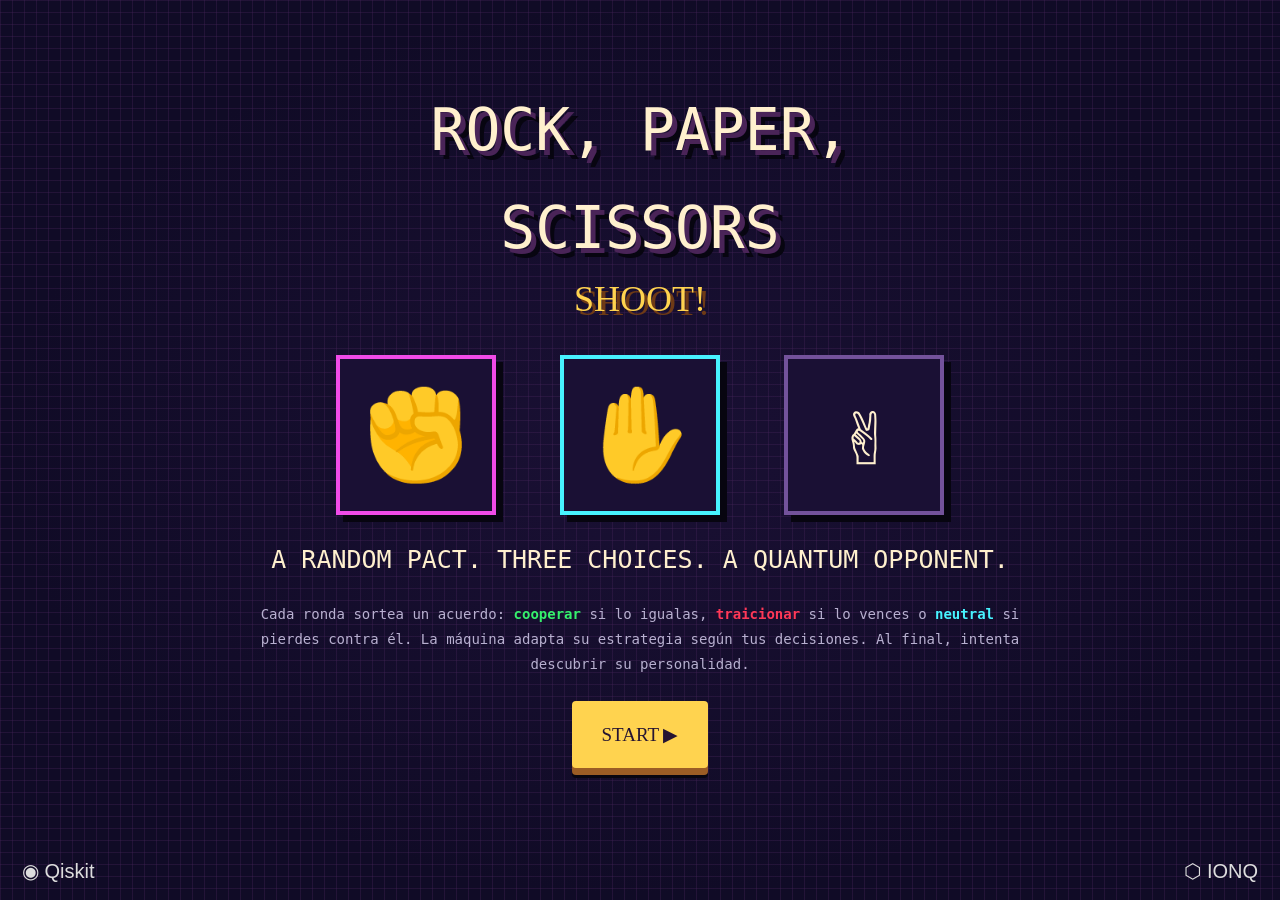
==== quantum_arcade.html @ 9edee817 "Versión 1.0" ====
<!doctype html>
<html lang="es">

<head>
  <meta charset="utf-8">
  <meta name="viewport" content="width=device-width,initial-scale=1">
  <title>Quantum Arcade</title>
  <style>
    :root {
      --bg: #100b26;
      --cream: #fff0ce;
      --pink: #f04be8;
      --cyan: #47f3ff;
      --yellow: #ffd34f;
      --green: #35f16c;
      --red: #ff3857
    }

    * {
      box-sizing: border-box
    }

    body {
      margin: 0;
      background: #100b26;
      color: var(--cream);
      font-family: 'Share Tech Mono', monospace;
      background-image: linear-gradient(90deg, #48265c55 1px, transparent 1px), linear-gradient(#48265c55 1px, transparent 1px), radial-gradient(ellipse, #1a1034 0, #100b26 70%);
      background-size: 12px 12px, 12px 12px, auto
    }

    button {
      cursor: pointer;
      font: inherit
    }

    button:focus-visible {
      outline: 3px solid white
    }

    h1,
    h2,
    .pixel {
      font-family: 'Press Start 2P', monospace;
      line-height: 1.7;
      font-weight: 400
    }

    .screen {
      display: none;
      min-height: 100vh;
      position: relative;
      padding: 24px
    }

    .screen.active {
      display: flex
    }

    #intro,
    #ending {
      align-items: center;
      justify-content: center;
      text-align: center;
      flex-direction: column
    }

    #intro {
      padding-bottom: 75px
    }

    .title {
      font-size: clamp(24px, 5.5vw, 58px);
      text-shadow: 5px 5px #4a2458, 9px 9px #070510;
      margin: 0
    }

    .shoot {
      font: clamp(22px, 3vw, 36px) 'Press Start 2P';
      color: var(--yellow);
      text-shadow: 4px 4px #6e3a16;
      margin: 0 0 35px
    }

    .cards {
      display: flex;
      gap: clamp(14px, 5vw, 68px);
      justify-content: center;
      margin-bottom: 30px
    }

    .iconcard {
      width: clamp(100px, 13vw, 160px);
      aspect-ratio: 1;
      border: 4px solid var(--pink);
      box-shadow: 7px 7px #070510;
      background: #1a1034;
      display: grid;
      place-items: center;
      font-size: clamp(55px, 7vw, 88px)
    }

    .iconcard:nth-child(2) {
      border-color: var(--cyan)
    }

    .iconcard:nth-child(3) {
      border-color: #73529b
    }

    .sub {
      font-size: clamp(16px, 2.2vw, 25px);
      margin: 12px 0 28px
    }

    .arcade {
      font: clamp(13px, 1.7vw, 19px) 'Press Start 2P';
      padding: 22px 30px;
      border: 0;
      border-radius: 4px;
      background: var(--yellow);
      color: #251432;
      box-shadow: 0 7px #9b5d25, 0 10px #070510
    }

    .arcade:active {
      transform: translateY(5px);
      box-shadow: 0 2px #9b5d25
    }

    .sponsors {
      position: absolute;
      bottom: 17px;
      left: 22px;
      right: 22px;
      display: flex;
      justify-content: space-between;
      font: 20px Arial;
      color: #ddd
    }

    #game {
      flex-direction: column;
      gap: 18px;
      background: #100b26dd
    }

    .head {
      display: grid;
      grid-template-columns: 1fr auto 1fr;
      align-items: center;
      gap: 16px
    }

    .player {
      border: 3px solid var(--pink);
      padding: 8px 12px;
      display: flex;
      gap: 12px;
      align-items: center;
      box-shadow: 0 0 15px #f04be833
    }

    .player.bot {
      border-color: var(--cyan);
      justify-content: flex-end;
      text-align: right;
      box-shadow: 0 0 15px #47f3ff33
    }

    .avatar {
      width: 52px;
      height: 52px;
      display: grid;
      place-items: center;
      font-size: 31px;
      background: #251344;
      border: 2px solid currentColor
    }

    .player strong {
      font: clamp(9px, 1vw, 14px) 'Press Start 2P';
      color: var(--pink);
      line-height: 1.8
    }

    .bot strong {
      color: var(--cyan)
    }

    .score {
      font-size: 18px
    }

    .game-title {
      font-size: clamp(12px, 2.2vw, 27px);
      text-align: center;
      white-space: nowrap;
      text-shadow: 3px 3px #632c8a;
      margin: 0
    }

    .grid {
      display: grid;
      grid-template-columns: 1.08fr .9fr 1.08fr;
      gap: 18px
    }

    .section {
      font: clamp(9px, 1.1vw, 14px) 'Press Start 2P';
      margin: 0 0 10px;
      line-height: 1.8
    }

    .cyan {
      color: var(--cyan)
    }

    .pink {
      color: var(--pink)
    }

    .frame {
      height: 330px;
      border: 2px solid var(--cyan);
      padding: 12px;
      background: #1a1034e8
    }

    .playerframe {
      border-color: var(--pink);
      display: grid;
      grid-template-columns: 64px 1fr 75px;
      gap: 8px;
      align-items: center
    }

    .moves {
      display: grid;
      gap: 9px
    }

    .move {
      width: 58px;
      height: 58px;
      background: #10102b;
      border: 2px solid var(--cyan);
      color: white;
      font-size: 32px;
      box-shadow: 0 0 9px #47f3ff44
    }

    .move.selected,
    .move:hover {
      outline: 2px solid var(--pink);
      background: #35204f
    }

    .move-label {
      text-align: center;
      font-size: 13px
    }

    .character {
      text-align: center;
      font-size: clamp(60px, 7vw, 100px);
      filter: drop-shadow(4px 4px #6a347b)
    }

    .prob {
      text-align: center;
      font-size: 13px;
      line-height: 1.5
    }

    .pct {
      font-size: 21px;
      margin-top: 6px
    }

    .playerstatus {
      grid-column: 1/4;
      text-align: center;
      font: 12px 'Press Start 2P';
      line-height: 1.8
    }

    .playerstatus span {
      display: block;
      color: var(--pink)
    }

    .botframe {
      display: flex;
      flex-direction: column;
      justify-content: center;
      align-items: center;
      text-align: center
    }

    .robot {
      font-size: clamp(85px, 10vw, 135px);
      filter: drop-shadow(0 0 15px #47f3ff66)
    }

    .botname {
      font: clamp(10px, 1.2vw, 15px) 'Press Start 2P';
      margin-top: 8px
    }

    .botstate {
      color: var(--cyan);
      margin-top: 8px;
      font-size: 15px
    }

    .historyframe {
      height: 330px;
      border: 2px solid var(--pink);
      background: #1a1034e8;
      overflow: auto;
      padding: 6px
    }

    .historytable {
      width: 100%;
      border-collapse: collapse;
      font-size: clamp(11px, .95vw, 14px)
    }

    .historytable th {
      text-align: left;
      font-weight: normal;
      border-bottom: 1px solid #6c357a;
      padding: 8px 3px
    }

    .historytable td {
      padding: 10px 3px;
      border-bottom: 1px solid #38204e;
      white-space: nowrap
    }

    .won {
      color: var(--cyan)
    }

    .lost {
      color: var(--pink)
    }

    .draw {
      color: var(--yellow)
    }

    .statsframe {
      border: 2px solid var(--cyan);
      padding: 13px 17px;
      max-width: 800px;
      background: #1a1034e8
    }

    .statsheading {
      font-size: 15px;
      margin-bottom: 10px
    }

    .dots {
      display: flex;
      gap: 9px;
      flex-wrap: wrap;
      margin: 8px 0
    }

    .dot {
      width: 16px;
      height: 16px;
      background: #50305f
    }

    .dot.win {
      background: var(--green);
      box-shadow: 0 0 7px #35f16c66
    }

    .dot.loss {
      background: var(--red);
      box-shadow: 0 0 7px #ff385766
    }

    .dot.tie {
      background: var(--yellow)
    }

    .bottom {
      display: flex;
      justify-content: space-between;
      align-items: center;
      gap: 12px;
      flex-wrap: wrap
    }

    .bottom .arcade {
      font-size: 11px;
      padding: 15px 17px
    }

    .hint {
      color: #b8b0d0
    }

    .endtitle {
      font-size: clamp(21px, 4.8vw, 52px);
      text-shadow: 5px 5px #4a2458, 8px 8px #070510
    }

    .endscore {
      color: var(--cyan);
      font-size: 19px;
      line-height: 2
    }

    @media(max-width:950px) {
      .grid {
        grid-template-columns: 1fr 1fr
      }

      .historypanel {
        grid-column: 1/-1
      }

      .historyframe {
        height: 230px
      }

      .head {
        grid-template-columns: 1fr auto 1fr
      }

      .avatar {
        width: 40px;
        height: 40px;
        font-size: 25px
      }

      .player {
        padding: 6px
      }

      .score {
        font-size: 14px
      }
    }

    @media(max-width:620px) {
      .screen {
        padding: 12px
      }

      .head {
        grid-template-columns: 1fr 1fr
      }

      .game-title {
        grid-column: 1/-1;
        grid-row: 1
      }

      .player {
        grid-row: 2
      }

      .grid {
        grid-template-columns: 1fr
      }

      .historypanel {
        grid-column: auto
      }

      .frame {
        height: 300px
      }

      .historyframe {
        height: 230px
      }

      .character {
        font-size: 70px
      }

      .robot {
        font-size: 95px
      }

      .sponsors {
        font-size: 14px
      }

      .dot {
        width: 13px;
        height: 13px
      }

      .dots {
        gap: 6px
      }
    }
  </style>
</head>

<body>
  <section id="intro" class="screen active">
    <div>
      <h1 class="title">ROCK, PAPER,<br>SCISSORS</h1>
      <div class="shoot">SHOOT!</div>
      <div class="cards">
        <div class="iconcard">✊</div>
        <div class="iconcard">✋</div>
        <div class="iconcard">✌</div>
      </div>
      <p class="sub">Make your move, test your luck</p><button class="arcade" id="start">START ▶</button>
    </div>
    <div class="sponsors"><span>◉ Qiskit</span><span>⬡ IONQ</span></div>
  </section>
  <section id="game" class="screen">
    <header class="head">
      <div class="player">
        <div class="avatar">🧑🏻‍🚀</div>
        <div><strong>PLAYER 1</strong>
          <div class="score">Score: <b id="ps">0</b></div>
        </div>
      </div>
      <h1 class="game-title">QUANTUM ARCADE</h1>
      <div class="player bot">
        <div><strong>Q-BOT</strong>
          <div class="score">Score: <b id="bs">0</b></div>
        </div>
        <div class="avatar">🤖</div>
      </div>
    </header>
    <div class="grid">
      <section>
        <h2 class="section"><span class="cyan">01A /</span> PLAYER 1 CHARACTER</h2>
        <div class="frame playerframe">
          <div class="moves">
            <div><button class="move" data-m="rock">✊</button>
              <div class="move-label">ROCK</div>
            </div>
            <div><button class="move" data-m="paper">✋</button>
              <div class="move-label">PAPER</div>
            </div>
            <div><button class="move" data-m="scissors">✌</button>
              <div class="move-label">SCISSORS</div>
            </div>
          </div>
          <div class="character">🧑🏻‍🚀</div>
          <div class="prob">
            <div class="cyan" style="font-size:24px">％</div>QUANTUM<br>PROBABILITY<div class="pct" id="pr">33%</div>
            <div class="pct" id="pp">33%</div>
            <div class="pct" id="pt">33%</div>
          </div>
          <div class="playerstatus">PLAYER 1<span id="state">READY</span></div>
        </div>
      </section>
      <section>
        <h2 class="section"><span class="cyan">01B /</span> Q-BOT OPPONENT</h2>
        <div class="frame botframe">
          <div class="robot">🤖</div>
          <div class="botname">Q-BOT 3000</div>
          <div class="botstate" id="botstate">ACTIVE / THINKING</div>
        </div>
      </section>
      <section class="historypanel">
        <h2 class="section"><span class="pink">04 /</span> ROUND HISTORY</h2>
        <div class="historyframe">
          <table class="historytable">
            <thead>
              <tr>
                <th>ROUND</th>
                <th>YOU vs Q-BOT</th>
                <th>RESULT</th>
              </tr>
            </thead>
            <tbody id="hist"></tbody>
          </table>
        </div>
      </section>
    </div>
    <section>
      <h2 class="section">STATS</h2>
      <div class="statsframe">
        <div class="statsheading">RECENT PERFORMANCE:</div>
        <div class="dots" id="pdots"></div>
        <div class="dots" id="bdots"></div>
      </div>
    </section>
    <div class="bottom">
      <div class="hint" id="roundlabel">ROUND 1 / 15 — Choose your move</div>
      <div><button class="arcade" id="cameraToggle" style="font-size:10px;padding:12px 14px">CAMERA: OFF</button>
        <button class="arcade" id="end">END GAME ▸</button></div>
    </div>
    <div id="integrationPanel"
      style="border:1px solid #49305f;background:#160d30;padding:12px;margin-top:2px;font-size:13px">
      <b style="color:var(--cyan)">INTEGRATION STATUS</b>
      <span id="integrationStatus">Gesture model: not connected · Qiskit backend: demo mode</span>
      <video id="gestureVideo" autoplay playsinline muted
        style="display:none;width:180px;max-width:100%;margin-top:10px;border:1px solid var(--cyan)"></video>
      <div style="margin-top:6px;color:#b8b0d0"></div>
    </div>
  </section>
  <section id="ending" class="screen">
    <h1 class="endtitle" id="endtitle">CONGRATULATIONS!<br>YOU WIN!</h1>
    <div class="endscore" id="endscore"></div><button class="arcade" id="restart">RESTART ▶</button>
  </section>
  <script>
    /*
     * QUANTUM ARCADE — PUNTOS DE INTEGRACIÓN
     * 1) Cámara + modelo de gestos.
     * 2) Backend de Qiskit.
     * 3) Reglas/estrategia del hackathon.
     * 4) Interfaz: actualiza marcador, historial y Recent Performance.
     */
    (() => {
      "use strict";
      const CONFIG = {
        TOTAL_ROUNDS: 15,
        // UNIR- Completar
        QUANTUM_API_URL: "",
        // UNIR- Completar
        GESTURE_API_URL: "",

        USE_DEMO_OPPONENT: true
      };

      const MOVES = {
        rock: { label: "ROCK", emoji: "✊", oneHot: "100" },
        paper: { label: "PAPER", emoji: "✋", oneHot: "010" },
        scissors: { label: "SCISSORS", emoji: "✌", oneHot: "001" }
      };
      const ORDER = ["rock", "paper", "scissors"];
      let round = 0, playerScore = 0, botScore = 0;
      let history = [], playerRecent = [], botRecent = [], previousPlayerMoves = [];
      let cameraStream = null, gestureTimer = null, lastDetectedGesture = null;
      const $ = id => document.getElementById(id);
      let roundAudioContext = null;

      function desbloquearAudioRonda() {
        const AudioContextClass =
          window.AudioContext || window.webkitAudioContext;

        if (!AudioContextClass) return;

        if (!roundAudioContext) {
          roundAudioContext = new AudioContextClass();
        }

        if (roundAudioContext.state === "suspended") {
          roundAudioContext.resume().catch(() => {});
        }
      }

      function sonidoRonda() {
        desbloquearAudioRonda();

        const ctx = roundAudioContext;
        if (!ctx || ctx.state !== "running") return;

        const ahora = ctx.currentTime;
        const tono = ctx.createOscillator();
        const volumen = ctx.createGain();

        // Sonido breve de estilo arcade.
        tono.type = "square";
        tono.frequency.setValueAtTime(740, ahora);
        tono.frequency.exponentialRampToValueAtTime(
          520, ahora + 0.085
        );

        volumen.gain.setValueAtTime(0.0001, ahora);
        volumen.gain.exponentialRampToValueAtTime(
          0.045, ahora + 0.008
        );
        volumen.gain.exponentialRampToValueAtTime(
          0.0001, ahora + 0.11
        );

        tono.connect(volumen);
        volumen.connect(ctx.destination);

        tono.start(ahora);
        tono.stop(ahora + 0.12);
      }
      function showScreen(id) {
        document.querySelectorAll(".screen").forEach(s => s.classList.remove("active"));
        $(id).classList.add("active");
        window.scrollTo(0, 0);
      }

      // ===================== 1: MODELO DE GESTOS =====================
      // Solo abre la cámara. 
      function decodeOneHot(value) {
        const normalized = String(value).replace(/[^01]/g, "");
        if (normalized === "100") return "rock";
        if (normalized === "010") return "paper";
        if (normalized === "001") return "scissors";
        return null;
      }

      async function startGestureRecognition() {
        /*
         * INSERTAR AQUÍ la inicialización del modelo 
         */
        if (!navigator.mediaDevices?.getUserMedia) {
          setIntegrationStatus("Este navegador no permite cámara aquí. Usa localhost o HTTPS.");
          return;
        }
        try {
          cameraStream = await navigator.mediaDevices.getUserMedia({ video: { facingMode: "user" }, audio: false });
          $("gestureVideo").srcObject = cameraStream;
          $("gestureVideo").style.display = "block";
          $("cameraToggle").textContent = "CAMERA: ON";
          setIntegrationStatus("Cámara activa; reconocimiento de gestos pendiente.");
          // TODO [COMPAÑERO VISIÓN]: iniciar aquí con $("gestureVideo").
        } catch (error) {
          setIntegrationStatus("No se pudo abrir la cámara: " + (error.message || "permiso denegado"));
        }
      }

      function onGestureDetected(gesture) {
        // Punto de entrada para el módulo de visión.
        const move = MOVES[gesture] ? gesture : decodeOneHot(gesture);
        if (!move || move === lastDetectedGesture) return;
        lastDetectedGesture = move;
        play(move, "camera");
        // que la mano volvió a una posición neutral y pueda aceptar otro gesto.
      }
      function rearmGestureInput() { lastDetectedGesture = null; }

      function stopGestureRecognition() {
        if (gestureTimer) { clearInterval(gestureTimer); gestureTimer = null; }
        if (cameraStream) cameraStream.getTracks().forEach(track => track.stop());
        cameraStream = null;
        $("gestureVideo").srcObject = null;
        $("gestureVideo").style.display = "none";
        $("cameraToggle").textContent = "CAMERA: OFF";
        setIntegrationStatus("Cámara apagada.");
        rearmGestureInput();
      }

      // ===================== 2: BACKEND QISKIT =====================

      async function requestQuantumMove(playerMove) {
        if (CONFIG.USE_DEMO_OPPONENT || !CONFIG.QUANTUM_API_URL) {
          return demoOpponentMove();
        }
        const response = await fetch(CONFIG.QUANTUM_API_URL, {
          method: "POST",
          headers: { "Content-Type": "application/json" },
          body: JSON.stringify({
            round: round + 1,
            player_move: playerMove,
            player_one_hot: MOVES[playerMove].oneHot,
            previous_player_moves: previousPlayerMoves,
            player_score: playerScore,
            bot_score: botScore
          })
        });
        if (!response.ok) throw new Error("Backend Qiskit respondió HTTP " + response.status);
        const data = await response.json();
        if (!MOVES[data.bot_move]) throw new Error("Respuesta Qiskit inválida: falta bot_move válido.");
        return { ...data, bot_move: data.bot_move, source: data.source || "qiskit" };
      }

      // Sustituto temporal para poder probar la interfaz sin servidor.
      function demoOpponentMove() {
        const weights = ORDER.map(m => Math.max(1, 4 - previousPlayerMoves.filter(x => x === m).length));
        let value = Math.random() * weights.reduce((a, b) => a + b, 0);
        for (let i = 0; i < ORDER.length; i++) { value -= weights[i]; if (value <= 0) return { bot_move: ORDER[i], source: "demo" }; }
        return { bot_move: ORDER[0], source: "demo" };
      }

      // =====================  3: REGLAS DE LA PARTIDA =====================
      function judge(playerMove, botMove) {
        if (playerMove === botMove) return "tie";
        if ((playerMove === "rock" && botMove === "scissors") ||
          (playerMove === "paper" && botMove === "rock") ||
          (playerMove === "scissors" && botMove === "paper")) return "win";
        return "loss";
      }

      async function play(playerMove, inputSource = "buttons") {
        if (round >= CONFIG.TOTAL_ROUNDS || !MOVES[playerMove]) return;
        
        sonidoRonda(); // Un sonido por cada jugada aceptada.

        document.querySelectorAll("[data-m]").forEach(
          b => b.disabled = true
        );

        document.querySelectorAll("[data-m]").forEach(b => b.disabled = true);
        $("botstate").textContent = "THINKING...";
        $("state").textContent = "PROCESSING...";
        let botData;
        try {
          botData = await requestQuantumMove(playerMove);
        } catch (error) {
          setIntegrationStatus("Error de Qiskit: " + error.message + " · Se usó rival demo para esta ronda.");
          botData = demoOpponentMove();
        }
        const botMove = botData.bot_move;
        const result = judge(playerMove, botMove);
        round++;
        previousPlayerMoves.push(playerMove);

        if (result === "win") { playerScore++; playerRecent.push("win"); botRecent.push("loss"); }
        else if (result === "loss") { botScore++; playerRecent.push("loss"); botRecent.push("win"); }
        else { playerRecent.push("tie"); botRecent.push("tie"); }

        history.unshift({
          round, player_move: playerMove, player_one_hot: MOVES[playerMove].oneHot,
          bot_move: botMove, result, input_source: inputSource,
          backend: botData.source || "demo", strategy: botData.strategy_guess || null,
          agreement: botData.agreement ?? null, betrayal: botData.betrayal ?? null
        });

        $("ps").textContent = playerScore; $("bs").textContent = botScore;
        $("state").textContent = MOVES[playerMove].label + " / " + MOVES[playerMove].oneHot;
        $("botstate").textContent = MOVES[botMove].label + " / " + MOVES[botMove].oneHot;
        $("pr").textContent = playerMove === "rock" ? "100%" : "0%";
        $("pp").textContent = playerMove === "paper" ? "100%" : "0%";
        $("pt").textContent = playerMove === "scissors" ? "100%" : "0%";
        document.querySelectorAll("[data-m]").forEach(b => {
          b.disabled = false;
          b.classList.toggle("selected", b.dataset.m === playerMove);
        });
        $("roundlabel").textContent = round < CONFIG.TOTAL_ROUNDS
          ? `ROUND ${round + 1} / ${CONFIG.TOTAL_ROUNDS} — Choose your move`
          : `ROUND ${CONFIG.TOTAL_ROUNDS} / ${CONFIG.TOTAL_ROUNDS} — MATCH COMPLETE`;
        render();
        if (round === CONFIG.TOTAL_ROUNDS) setTimeout(showEnding, 450);
      }

      // =====================  4: ESTRATEGIA / REGLAS EXTRA =====================
      // Si el reto incluye cooperación, acuerdo, traición o adivinar la estrategia:

      function render() {
        $("hist").innerHTML = history.map(x => {
          const label = x.result === "win" ? "YOU WIN" : x.result === "loss" ? "Q-Bot Wins" : "DRAW";
          const cls = x.result === "win" ? "won" : x.result === "loss" ? "lost" : "draw";
          return `<tr><td>ROUND ${String(x.round).padStart(2, "0")}</td><td>${MOVES[x.player_move].emoji} vs ${MOVES[x.bot_move].emoji}</td><td class="${cls}">${label}</td></tr>`;
        }).join("");
        const dots = arr => Array.from({ length: CONFIG.TOTAL_ROUNDS }, (_, i) =>
          `<span class="dot ${arr[i] === "win" ? "win" : arr[i] === "loss" ? "loss" : arr[i] === "tie" ? "tie" : ""}" title="${arr[i] || "Ronda sin jugar"}"></span>`
        ).join("");
        $("pdots").innerHTML = dots(playerRecent);
        $("bdots").innerHTML = dots(botRecent);
      }

      function showEnding() {
        const title = playerScore > botScore ? "CONGRATULATIONS!<br>YOU WIN!"
          : playerScore < botScore ? "BETTER LUCK<br>NEXT TIME" : "IT'S A TIE!<br>GOOD GAME!";
        $("endtitle").innerHTML = title;
        $("endscore").innerHTML = `PLAYER 1: ${playerScore}<br>Q-BOT: ${botScore}<br><small>${round} ROUNDS COMPLETE</small>`;
        showScreen("ending");
      }

      function reset() {
        stopGestureRecognition();
        round = playerScore = botScore = 0;
        history = []; playerRecent = []; botRecent = []; previousPlayerMoves = [];
        $("ps").textContent = $("bs").textContent = "0";
        $("state").textContent = "READY"; $("botstate").textContent = "ACTIVE / THINKING";
        $("pr").textContent = $("pp").textContent = $("pt").textContent = "33%";
        $("roundlabel").textContent = "ROUND 1 / 15 — Choose your move";
        document.querySelectorAll("[data-m]").forEach(b => { b.classList.remove("selected"); b.disabled = false; });
        render(); showScreen("intro");
        setIntegrationStatus("Gesture model: not connected · Qiskit backend: demo mode");
      }
      function setIntegrationStatus(message) { $("integrationStatus").textContent = message; }

      $("start").addEventListener("click", () => {
        desbloquearAudioRonda();
        showScreen("game");
      });
      document.querySelectorAll("[data-m]").forEach(b => b.addEventListener("click", () => play(b.dataset.m, "buttons")));
      $("end").addEventListener("click", showEnding);
      $("restart").addEventListener("click", reset);
      $("cameraToggle").addEventListener("click", () => cameraStream ? stopGestureRecognition() : startGestureRecognition());

      window.QuantumArcade = { onGestureDetected, rearmGestureInput, decodeOneHot, play };
      render();
    })();
  </script>
  <script src="./quantum_arcade_vqc.js"></script>
</body>

</html>
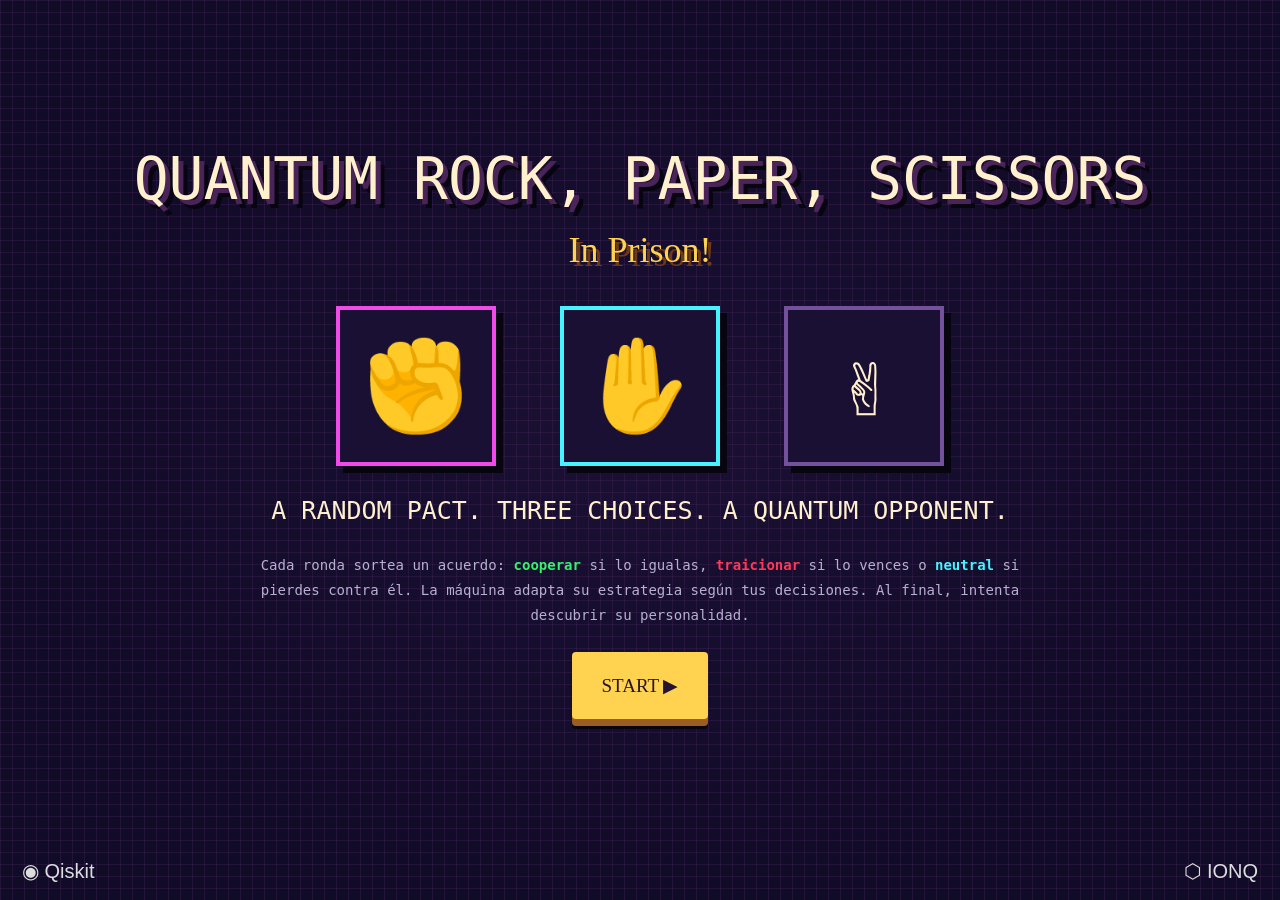
==== commit 35607632: "Update quantum_arcade.html" ====
--- a/quantum_arcade.html
+++ b/quantum_arcade.html
@@ -513,8 +513,8 @@
 <body>
   <section id="intro" class="screen active">
     <div>
-      <h1 class="title">ROCK, PAPER,<br>SCISSORS</h1>
-      <div class="shoot">SHOOT!</div>
+      <h1 class="title">QUANTUM ROCK, PAPER, SCISSORS<br><div class="shoot">In Prison!</div></h1>
+      
       <div class="cards">
         <div class="iconcard">✊</div>
         <div class="iconcard">✋</div>
@@ -532,7 +532,7 @@
           <div class="score">Score: <b id="ps">0</b></div>
         </div>
       </div>
-      <h1 class="game-title">QUANTUM ARCADE</h1>
+      <h1 class="game-title">VS</h1>
       <div class="player bot">
         <div><strong>Q-BOT</strong>
           <div class="score">Score: <b id="bs">0</b></div>
